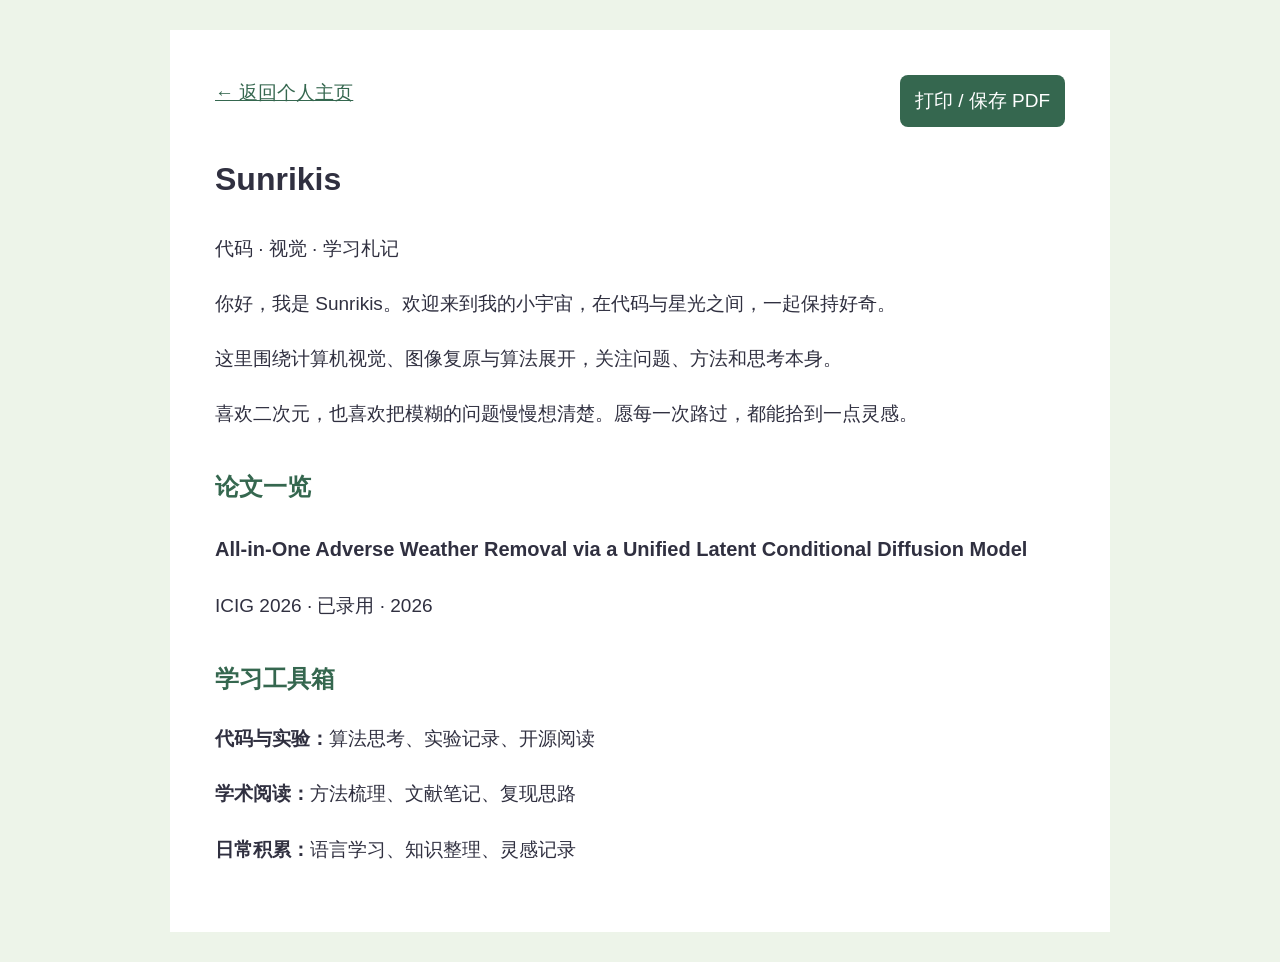
==== cv.html @ c8ffd922 "Sunrikis personal homepage" ====
<!doctype html><html lang="zh-CN"><head><meta charset="utf-8"><meta name="viewport" content="width=device-width,initial-scale=1"><title>Sunrikis · 主题概览</title><link rel="icon" href="assets/favicon.svg"><style>body{font:19px/1.9 'Segoe UI','Microsoft YaHei',sans-serif;color:#303040;background:#edf4e9;margin:0}main{max-width:850px;margin:30px auto;padding:45px;background:white}h1{font-size:32px}h2{font-size:24px;color:#35674f;margin-top:32px}h3{font-size:20px}a{color:#35674f}.bar{display:flex;justify-content:space-between;gap:16px;flex-wrap:wrap}.bar button{font:inherit;background:#35674f;border:0;border-radius:8px;color:white;padding:8px 15px;cursor:pointer}article{break-inside:avoid}.note{font-size:16px;color:#6e6378}@media(max-width:650px){main{margin:0;padding:24px}}@media print{body{background:white}main{margin:0;padding:0}.bar{display:none}@page{margin:18mm}}</style></head><body><main><div class="bar"><a href="index.html">← 返回个人主页</a><button type="button" onclick="window.print()">打印 / 保存 PDF</button></div><h1>Sunrikis</h1><p>代码 · 视觉 · 学习札记</p><p>你好，我是 Sunrikis。欢迎来到我的小宇宙，在代码与星光之间，一起保持好奇。</p><p>这里围绕计算机视觉、图像复原与算法展开，关注问题、方法和思考本身。</p><p>喜欢二次元，也喜欢把模糊的问题慢慢想清楚。愿每一次路过，都能拾到一点灵感。</p><h2>论文一览</h2><article><h3>All-in-One Adverse Weather Removal via a Unified Latent Conditional Diffusion Model</h3><p>ICIG 2026 · 已录用 · 2026</p></article><h2>学习工具箱</h2><p><strong>代码与实验：</strong>算法思考、实验记录、开源阅读</p><p><strong>学术阅读：</strong>方法梳理、文献笔记、复现思路</p><p><strong>日常积累：</strong>语言学习、知识整理、灵感记录</p></main></body></html>
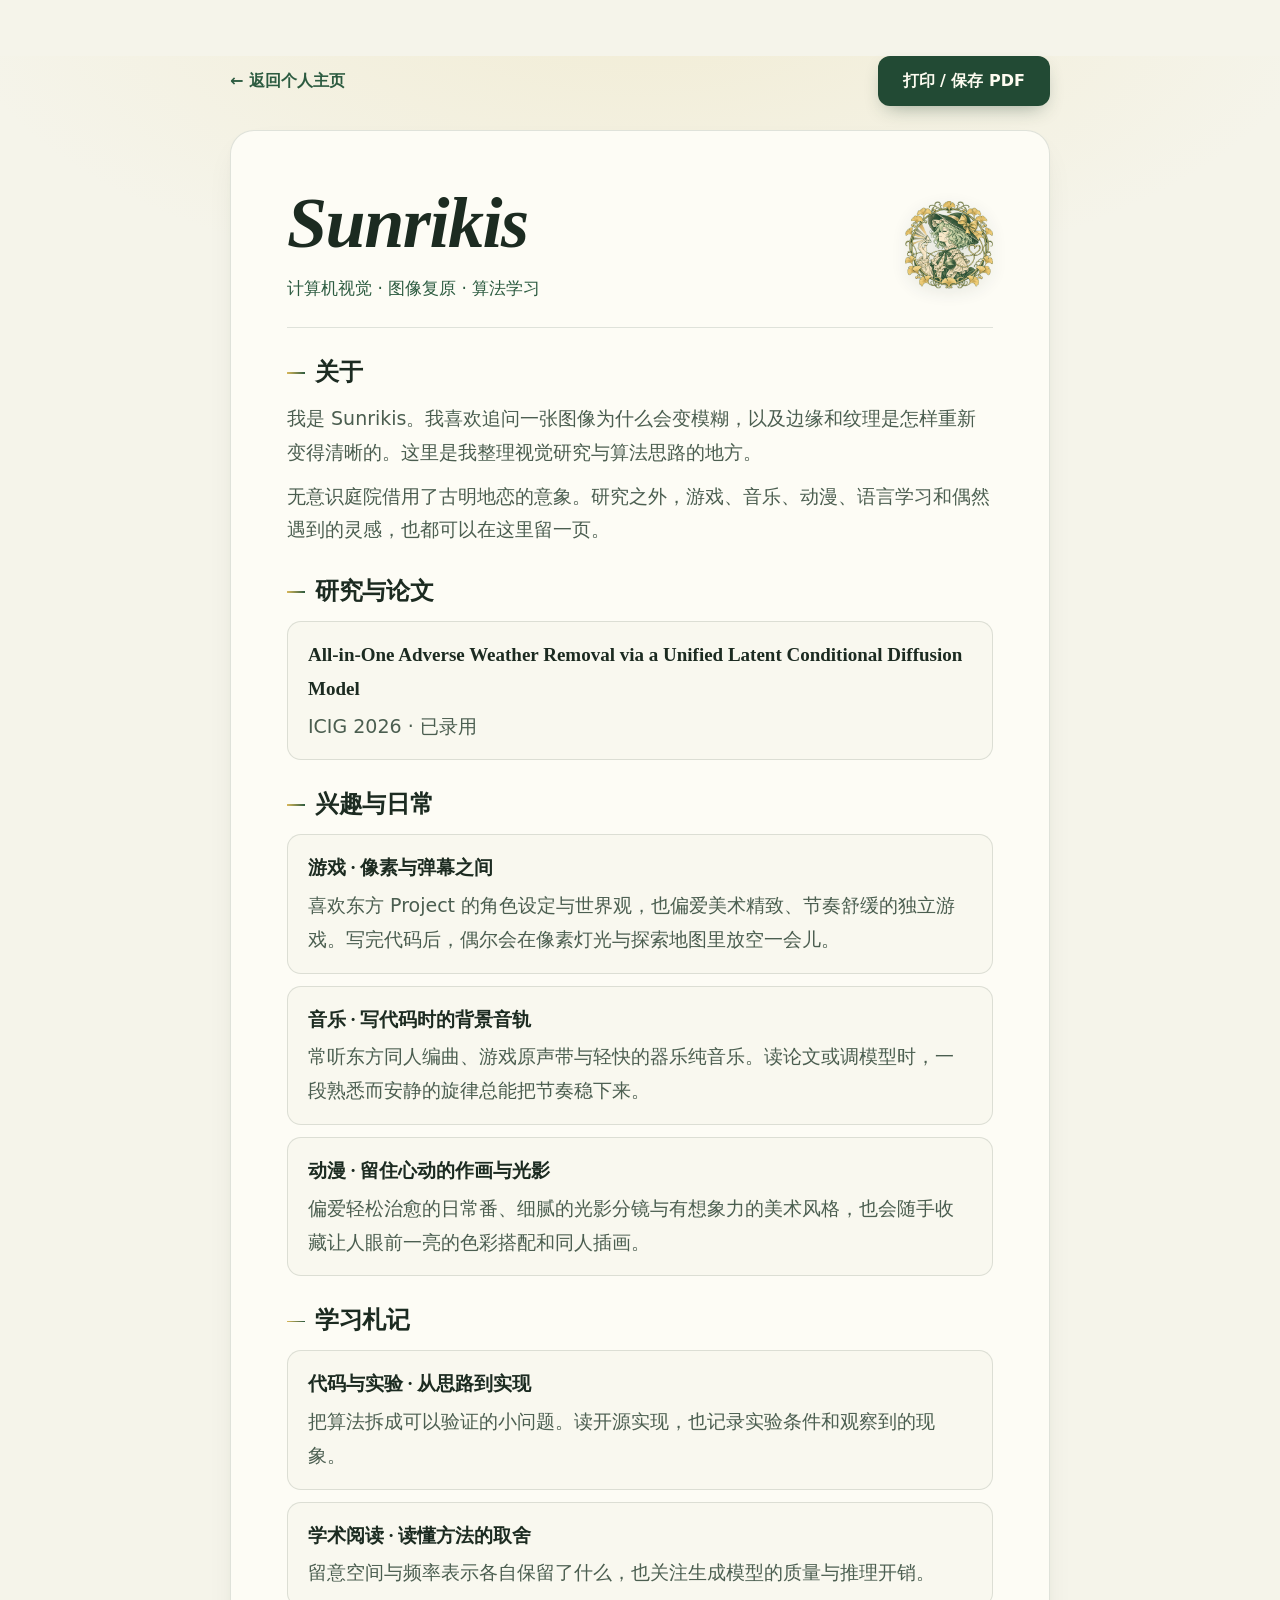
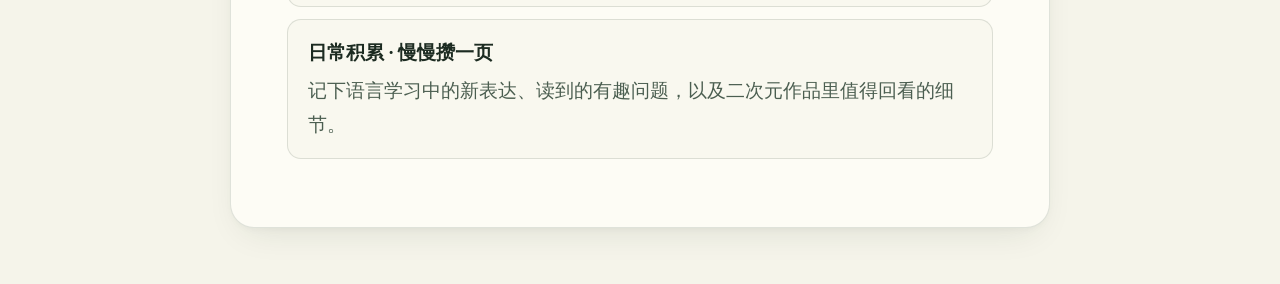
==== commit 43364803: "Refresh the Sunrikis personal homepage with Koishi artwork and interests" ====
--- a/cv.html
+++ b/cv.html
@@ -1 +1,154 @@
-<!doctype html><html lang="zh-CN"><head><meta charset="utf-8"><meta name="viewport" content="width=device-width,initial-scale=1"><title>Sunrikis · 主题概览</title><link rel="icon" href="assets/favicon.svg"><style>body{font:19px/1.9 'Segoe UI','Microsoft YaHei',sans-serif;color:#303040;background:#edf4e9;margin:0}main{max-width:850px;margin:30px auto;padding:45px;background:white}h1{font-size:32px}h2{font-size:24px;color:#35674f;margin-top:32px}h3{font-size:20px}a{color:#35674f}.bar{display:flex;justify-content:space-between;gap:16px;flex-wrap:wrap}.bar button{font:inherit;background:#35674f;border:0;border-radius:8px;color:white;padding:8px 15px;cursor:pointer}article{break-inside:avoid}.note{font-size:16px;color:#6e6378}@media(max-width:650px){main{margin:0;padding:24px}}@media print{body{background:white}main{margin:0;padding:0}.bar{display:none}@page{margin:18mm}}</style></head><body><main><div class="bar"><a href="index.html">← 返回个人主页</a><button type="button" onclick="window.print()">打印 / 保存 PDF</button></div><h1>Sunrikis</h1><p>代码 · 视觉 · 学习札记</p><p>你好，我是 Sunrikis。欢迎来到我的小宇宙，在代码与星光之间，一起保持好奇。</p><p>这里围绕计算机视觉、图像复原与算法展开，关注问题、方法和思考本身。</p><p>喜欢二次元，也喜欢把模糊的问题慢慢想清楚。愿每一次路过，都能拾到一点灵感。</p><h2>论文一览</h2><article><h3>All-in-One Adverse Weather Removal via a Unified Latent Conditional Diffusion Model</h3><p>ICIG 2026 · 已录用 · 2026</p></article><h2>学习工具箱</h2><p><strong>代码与实验：</strong>算法思考、实验记录、开源阅读</p><p><strong>学术阅读：</strong>方法梳理、文献笔记、复现思路</p><p><strong>日常积累：</strong>语言学习、知识整理、灵感记录</p></main></body></html>+<!doctype html>
+<html lang="zh-CN">
+<head>
+  <meta charset="utf-8">
+  <meta name="viewport" content="width=device-width, initial-scale=1">
+  <title>Sunrikis · 主题概览</title>
+  <link rel="icon" href="assets/favicon.svg" type="image/svg+xml">
+  <link rel="stylesheet" href="css/styles.css?v=garden-20261124-v2">
+  <script>
+    try {
+      const theme = localStorage.getItem("theme");
+      if (theme === "dark" || (!theme && matchMedia("(prefers-color-scheme: dark)").matches)) {
+        document.documentElement.dataset.theme = "dark";
+      }
+    } catch {}
+  </script>
+  <style>
+    .overview-wrap { width: min(92%, 820px); margin: clamp(28px, 5vw, 56px) auto; }
+    .overview-actions { display: flex; flex-wrap: wrap; align-items: center; justify-content: space-between; gap: 12px; margin-bottom: 24px; }
+    .overview-sheet {
+      padding: clamp(28px, 5vw, 56px);
+      border: 1px solid var(--line);
+      border-radius: 24px;
+      background: var(--surface);
+      box-shadow: var(--shadow-md);
+    }
+    .overview-sheet header {
+      display: flex;
+      align-items: center;
+      justify-content: space-between;
+      gap: 20px;
+      padding-bottom: 24px;
+      border-bottom: 1px solid var(--line);
+    }
+    .overview-seal {
+      width: 88px;
+      height: auto;
+      flex: none;
+      opacity: .92;
+      filter: drop-shadow(0 4px 10px rgba(24, 46, 32, .12));
+    }
+    .overview-sheet h1 {
+      font: italic 700 clamp(40px, 6.5vw, 72px)/1.02 var(--serif-latin);
+      margin-bottom: 12px;
+      letter-spacing: -.02em;
+    }
+    .overview-sheet header p { color: var(--accent); font-size: 17px; font-weight: 500; }
+    .overview-sheet section { margin-top: 30px; }
+    .overview-sheet h2 {
+      display: flex;
+      align-items: center;
+      gap: 10px;
+      font-size: 24px;
+      margin: 0 0 14px;
+    }
+    .overview-sheet h2::before {
+      width: 18px;
+      height: 1.5px;
+      background: linear-gradient(90deg, var(--gold-bright), var(--accent));
+      content: "";
+    }
+    .overview-sheet article {
+      break-inside: avoid;
+      padding: 16px 20px;
+      border: 1px solid var(--line);
+      border-radius: 14px;
+      background: color-mix(in srgb, var(--page) 55%, var(--surface));
+      margin-bottom: 12px;
+    }
+    .overview-sheet h3 { font-size: 19px; font-family: var(--serif); margin-bottom: 4px; }
+    .overview-sheet article h3[lang="en"] { font-family: var(--serif-latin); }
+    .overview-sheet article p, .overview-sheet > section > p { color: var(--muted); }
+    .overview-sheet p + p { margin-top: 10px; }
+    @media (max-width: 520px) {
+      .overview-seal { width: 68px; }
+    }
+    @media print {
+      @page { margin: 16mm; }
+      body { background: white; color: black; font-size: 11pt; line-height: 1.55; }
+      .overview-wrap { width: 100%; margin: 0; }
+      .overview-actions { display: none; }
+      .overview-sheet { padding: 0; border: 0; border-radius: 0; background: transparent; box-shadow: none; }
+      .overview-sheet header { border-bottom: 1px solid #bbb; padding-bottom: 12pt; }
+      .overview-seal { width: 58pt; filter: none; }
+      .overview-sheet h1 { font-size: 28pt; color: black; }
+      .overview-sheet header p { color: #333; font-size: 11pt; }
+      .overview-sheet h2 { font-size: 14pt; color: black; break-after: avoid; margin-top: 16pt; }
+      .overview-sheet h2::before { display: none; }
+      .overview-sheet article { padding: 0; border: 0; background: transparent; margin-bottom: 10pt; }
+      .overview-sheet h3 { font-size: 11.5pt; color: black; }
+      .overview-sheet article p, .overview-sheet > section > p { color: #333; }
+    }
+  </style>
+</head>
+<body>
+  <main class="overview-wrap">
+    <div class="overview-actions">
+      <a class="text-link" href="index.html">← 返回个人主页</a>
+      <button class="button primary" type="button" onclick="window.print()">打印 / 保存 PDF</button>
+    </div>
+    <div class="overview-sheet">
+      <header>
+        <div>
+          <h1>Sunrikis</h1>
+          <p>计算机视觉 · 图像复原 · 算法学习</p>
+        </div>
+        <img class="overview-seal" src="assets/koishi-exlibris-stamp.webp" alt="无意识庭院藏书票印章" width="560" height="559">
+      </header>
+      <section>
+        <h2>关于</h2>
+        <p>我是 Sunrikis。我喜欢追问一张图像为什么会变模糊，以及边缘和纹理是怎样重新变得清晰的。这里是我整理视觉研究与算法思路的地方。</p>
+        <p>无意识庭院借用了古明地恋的意象。研究之外，游戏、音乐、动漫、语言学习和偶然遇到的灵感，也都可以在这里留一页。</p>
+      </section>
+      <section>
+        <h2>研究与论文</h2>
+        <article>
+          <h3 lang="en">All-in-One Adverse Weather Removal via a Unified Latent Conditional Diffusion Model</h3>
+          <p>ICIG 2026 · 已录用</p>
+        </article>
+      </section>
+      <section>
+        <h2>兴趣与日常</h2>
+        <article>
+          <h3>游戏 · 像素与弹幕之间</h3>
+          <p>喜欢东方 Project 的角色设定与世界观，也偏爱美术精致、节奏舒缓的独立游戏。写完代码后，偶尔会在像素灯光与探索地图里放空一会儿。</p>
+        </article>
+        <article>
+          <h3>音乐 · 写代码时的背景音轨</h3>
+          <p>常听东方同人编曲、游戏原声带与轻快的器乐纯音乐。读论文或调模型时，一段熟悉而安静的旋律总能把节奏稳下来。</p>
+        </article>
+        <article>
+          <h3>动漫 · 留住心动的作画与光影</h3>
+          <p>偏爱轻松治愈的日常番、细腻的光影分镜与有想象力的美术风格，也会随手收藏让人眼前一亮的色彩搭配和同人插画。</p>
+        </article>
+      </section>
+      <section>
+        <h2>学习札记</h2>
+        <article>
+          <h3>代码与实验 · 从思路到实现</h3>
+          <p>把算法拆成可以验证的小问题。读开源实现，也记录实验条件和观察到的现象。</p>
+        </article>
+        <article>
+          <h3>学术阅读 · 读懂方法的取舍</h3>
+          <p>留意空间与频率表示各自保留了什么，也关注生成模型的质量与推理开销。</p>
+        </article>
+        <article>
+          <h3>日常积累 · 慢慢攒一页</h3>
+          <p>记下语言学习中的新表达、读到的有趣问题，以及二次元作品里值得回看的细节。</p>
+        </article>
+      </section>
+    </div>
+  </main>
+</body>
+</html>
--- a/css/styles.css
+++ b/css/styles.css
@@ -0,0 +1,1285 @@
+:root {
+  color-scheme: light;
+  --page: #f5f4ea;
+  --page-glow: rgba(230, 212, 146, .24);
+  --surface: #fdfcf5;
+  --surface-soft: #eef1e3;
+  --surface-glass: rgba(245, 244, 234, .82);
+  --ink: #1c2b21;
+  --muted: #4b5e50;
+  --accent: #2c5b40;
+  --accent-soft: rgba(44, 91, 64, .1);
+  --gold: #8c6a1f;
+  --gold-bright: #d9b85b;
+  --gold-soft: rgba(186, 147, 56, .16);
+  --line: rgba(42, 68, 50, .14);
+  --line-strong: rgba(42, 68, 50, .25);
+  --hero: #e5ead8;
+  --hero-light: #f3f4e3;
+  --hero-deep: #dae2cd;
+  --paper-year: #e7edd9;
+  --paper-year-deep: #dde6cc;
+  --button: #224a34;
+  --button-text: #fdfbf0;
+  --button-hover: #173726;
+  --marker: rgba(139, 165, 114, .46);
+  --shadow-sm: 0 2px 10px rgba(26, 46, 33, .04), 0 1px 2px rgba(26, 46, 33, .05);
+  --shadow-md: 0 14px 36px -14px rgba(24, 46, 32, .12), 0 3px 10px -4px rgba(24, 46, 32, .06);
+  --shadow-hero: 0 24px 60px -24px rgba(24, 46, 32, .16), 0 6px 18px -8px rgba(24, 46, 32, .07);
+  --art-shadow: drop-shadow(0 10px 18px rgba(24, 46, 32, .16));
+  --serif: "Noto Serif SC", "Source Han Serif SC", "Songti SC", "STSong", "SimSun", serif;
+  --serif-latin: Georgia, "Times New Roman", "Noto Serif SC", serif;
+  --sans: "Noto Sans SC", "Source Han Sans SC", "PingFang SC", "Hiragino Sans GB", "Microsoft YaHei", system-ui, sans-serif;
+  --header-height: 78px;
+  --ease-out: cubic-bezier(.22, 1, .36, 1);
+}
+
+:root[data-theme="dark"] {
+  color-scheme: dark;
+  --page: #111a14;
+  --page-glow: rgba(168, 198, 134, .08);
+  --surface: #18241c;
+  --surface-soft: #1f2e24;
+  --surface-glass: rgba(17, 26, 20, .82);
+  --ink: #eef1e2;
+  --muted: #b1c2b1;
+  --accent: #a6d4a8;
+  --accent-soft: rgba(166, 212, 168, .13);
+  --gold: #dfc06a;
+  --gold-bright: #e4c772;
+  --gold-soft: rgba(223, 192, 106, .16);
+  --line: rgba(182, 212, 184, .14);
+  --line-strong: rgba(182, 212, 184, .26);
+  --hero: #1a2a20;
+  --hero-light: #24392b;
+  --hero-deep: #142119;
+  --paper-year: #203125;
+  --paper-year-deep: #1a281e;
+  --button: #c6dcb5;
+  --button-text: #14271c;
+  --button-hover: #dbeacc;
+  --marker: rgba(145, 175, 126, .34);
+  --shadow-sm: 0 2px 12px rgba(0, 0, 0, .24);
+  --shadow-md: 0 18px 42px -14px rgba(0, 0, 0, .44);
+  --shadow-hero: 0 28px 68px -20px rgba(0, 0, 0, .55);
+  --art-shadow: drop-shadow(0 12px 22px rgba(0, 0, 0, .42));
+}
+
+* { box-sizing: border-box; }
+[hidden] { display: none !important; }
+html {
+  scroll-padding-top: calc(var(--header-height) + 26px);
+  background: var(--page);
+}
+body {
+  margin: 0;
+  background:
+    radial-gradient(ellipse 75% 420px at 50% -60px, var(--page-glow), transparent 72%),
+    var(--page);
+  color: var(--ink);
+  font: 19px/1.78 var(--sans);
+  -webkit-font-smoothing: antialiased;
+  text-rendering: optimizeLegibility;
+  transition: background-color .3s ease, color .3s ease;
+}
+
+h1, h2, h3, p, figure { margin: 0; }
+h1, h2 { text-wrap: balance; }
+h1, h2, .vision h3, .note h3, .interest-card h3 { font-family: var(--serif); font-weight: 600; }
+a { color: inherit; }
+button, input { font: inherit; }
+button { color: inherit; cursor: pointer; }
+img { display: block; max-width: 100%; }
+:focus-visible { outline: 2px solid var(--accent); outline-offset: 4px; border-radius: 6px; }
+::selection { background: #d6e2ae; color: #162a1d; }
+:root[data-theme="dark"] ::selection { background: #3b5c43; color: #f4f6e8; }
+
+.shell { width: 94%; max-width: 1800px; margin-inline: auto; }
+
+.skip-link {
+  position: fixed;
+  z-index: 20;
+  top: 12px;
+  left: 12px;
+  transform: translateY(-180%);
+  padding: 10px 18px;
+  border: 1px solid var(--line-strong);
+  border-radius: 10px;
+  background: var(--surface);
+  box-shadow: var(--shadow-md);
+  font-size: 16px;
+  text-decoration: none;
+}
+.skip-link:focus { transform: none; }
+
+/* ── Sticky Frosted Header ───────────────────────────── */
+.site-header {
+  position: sticky;
+  z-index: 10;
+  top: 0;
+  background: var(--surface-glass);
+  backdrop-filter: blur(16px) saturate(1.2);
+  -webkit-backdrop-filter: blur(16px) saturate(1.2);
+  border-bottom: 1px solid var(--line);
+  transition: box-shadow .28s ease, background-color .28s ease, border-color .28s ease;
+}
+.site-header.is-scrolled {
+  box-shadow: 0 8px 28px -16px rgba(20, 38, 26, .22);
+}
+.scroll-progress {
+  position: absolute;
+  left: 0;
+  right: 0;
+  bottom: -1px;
+  height: 2px;
+  background: linear-gradient(90deg, var(--accent) 0%, var(--gold-bright) 100%);
+  transform-origin: left center;
+  transform: scaleX(0);
+  opacity: .85;
+  pointer-events: none;
+}
+
+.header-inner {
+  display: grid;
+  grid-template-columns: 1fr auto 1fr;
+  align-items: center;
+  gap: 20px;
+  min-height: var(--header-height);
+}
+.wordmark {
+  display: inline-flex;
+  width: fit-content;
+  align-items: center;
+  gap: 12px;
+  font: 700 23px/1 var(--serif-latin);
+  letter-spacing: -.01em;
+  text-decoration: none;
+  transition: opacity .2s ease;
+}
+.wordmark img {
+  border-radius: 11px;
+  box-shadow: 0 3px 10px -2px rgba(26, 56, 38, .25);
+  transition: transform .3s var(--ease-out);
+}
+.wordmark:hover img { transform: rotate(-4deg) scale(1.04); }
+.wordmark small {
+  display: block;
+  margin-top: 4px;
+  color: var(--muted);
+  font: 500 16px/1.15 var(--sans);
+  letter-spacing: .04em;
+}
+
+nav {
+  display: flex;
+  align-items: center;
+  gap: 4px;
+  padding: 4px;
+  border: 1px solid var(--line);
+  border-radius: 100px;
+  background: color-mix(in srgb, var(--surface) 78%, transparent);
+}
+nav a, .text-link {
+  display: inline-flex;
+  align-items: center;
+  gap: 7px;
+  width: fit-content;
+  min-height: 44px;
+  color: var(--accent);
+  font-size: 16px;
+  font-weight: 600;
+  text-decoration: none;
+  text-underline-offset: 5px;
+  transition: color .2s ease, background-color .22s ease, transform .22s var(--ease-out);
+}
+nav a {
+  min-height: 44px;
+  padding-inline: 16px;
+  border-radius: 100px;
+  color: var(--muted);
+  white-space: nowrap;
+}
+nav a:hover {
+  color: var(--ink);
+  background: var(--accent-soft);
+}
+nav a.is-active {
+  color: var(--accent);
+  background: var(--hero);
+  box-shadow: inset 0 0 0 1px var(--line);
+}
+
+.header-tools {
+  display: flex;
+  align-items: center;
+  justify-content: flex-end;
+  gap: 10px;
+}
+.header-tools button {
+  display: inline-grid;
+  min-width: 44px;
+  min-height: 44px;
+  place-items: center;
+  padding: 0 16px;
+  border: 1px solid var(--line);
+  border-radius: 100px;
+  background: var(--surface);
+  color: var(--ink);
+  font-size: 16px;
+  font-weight: 500;
+  white-space: nowrap;
+  box-shadow: var(--shadow-sm);
+  transition: background-color .22s ease, border-color .22s ease, transform .22s var(--ease-out), box-shadow .22s ease;
+}
+.header-tools button:hover {
+  background: var(--hero);
+  border-color: var(--line-strong);
+  transform: translateY(-1px);
+}
+.header-tools button[aria-pressed="true"] {
+  background: var(--hero);
+  border-color: var(--accent);
+  color: var(--accent);
+}
+#theme-toggle { padding: 0; }
+.theme-symbol {
+  width: 18px;
+  height: 18px;
+  border: 1.5px solid currentColor;
+  border-radius: 50%;
+  background: linear-gradient(90deg, currentColor 50%, transparent 50%);
+  transition: transform .42s var(--ease-out);
+}
+[data-theme="dark"] .theme-symbol { transform: rotate(180deg); }
+
+/* ── Hero Panorama Canvas ────────────────────────────── */
+.hero {
+  position: relative;
+  display: grid;
+  grid-template-columns: minmax(360px, 47%) 1fr;
+  align-items: center;
+  min-height: clamp(520px, 40vw, 680px);
+  margin-top: clamp(18px, 2.2vw, 34px);
+  overflow: hidden;
+  border: 1px solid var(--line);
+  border-radius: 30px;
+  background:
+    radial-gradient(ellipse 68% 92% at 10% 10%, var(--hero-light) 0%, var(--hero) 56%, var(--hero-deep) 100%);
+  box-shadow: var(--shadow-hero);
+}
+.hero::after {
+  position: absolute;
+  inset: 0;
+  border-radius: inherit;
+  box-shadow: inset 0 1px 0 rgba(255, 255, 255, .48);
+  pointer-events: none;
+  z-index: 3;
+  content: "";
+}
+:root[data-theme="dark"] .hero::after {
+  box-shadow: inset 0 1px 0 rgba(255, 255, 255, .08);
+}
+
+.hero-copy {
+  position: relative;
+  z-index: 2;
+  padding: clamp(44px, 4.6vw, 76px) clamp(28px, 4.4vw, 80px);
+  max-width: 680px;
+}
+.hero-intro {
+  display: inline-flex;
+  align-items: center;
+  gap: 8px;
+  padding: 6px 16px 6px 13px;
+  border: 1px solid var(--line);
+  border-radius: 100px;
+  background: color-mix(in srgb, var(--surface) 74%, transparent);
+  backdrop-filter: blur(8px);
+  color: var(--accent);
+  font-size: 16px;
+  font-weight: 600;
+  letter-spacing: .01em;
+}
+.intro-spark {
+  color: var(--gold);
+  font-size: 17px;
+  line-height: 1;
+}
+
+.hero h1 {
+  margin-block: 24px 20px;
+  font-size: clamp(42px, 4.4vw, 78px);
+  font-weight: 600;
+  line-height: 1.2;
+  letter-spacing: -.018em;
+  text-wrap: initial;
+  color: var(--ink);
+}
+.hero h1 span { color: var(--gold); }
+.hero-description {
+  max-width: 30em;
+  color: var(--muted);
+  font-size: 19px;
+  line-height: 1.82;
+}
+
+.hero-actions {
+  display: flex;
+  flex-wrap: wrap;
+  align-items: center;
+  gap: 12px 24px;
+  margin-top: 32px;
+}
+.button {
+  display: inline-flex;
+  min-height: 50px;
+  align-items: center;
+  justify-content: center;
+  gap: 10px;
+  padding: 10px 24px;
+  border: 1px solid transparent;
+  border-radius: 12px;
+  font-size: 16px;
+  font-weight: 600;
+  text-decoration: none;
+  transition: background-color .22s ease, transform .25s var(--ease-out), box-shadow .25s ease;
+}
+.primary {
+  background: var(--button);
+  color: var(--button-text);
+  box-shadow: 0 8px 20px -8px rgba(24, 58, 39, .45);
+}
+.primary:hover {
+  background: var(--button-hover);
+  transform: translateY(-2px);
+  box-shadow: 0 12px 26px -8px rgba(24, 58, 39, .55);
+}
+.primary:active { transform: translateY(0); }
+.button .btn-arrow, .text-link .btn-arrow {
+  transition: transform .25s var(--ease-out);
+}
+.primary:hover .btn-arrow { transform: translate(2px, 2px); }
+.hero-secondary {
+  padding-inline: 8px;
+  color: var(--accent);
+}
+.hero-secondary:hover { text-decoration: underline; }
+.hero-secondary:hover .btn-arrow { transform: translateY(2px); }
+
+.hero-art {
+  position: absolute;
+  inset: 0 0 0 auto;
+  width: 67%;
+  height: 100%;
+  margin: 0;
+  overflow: hidden;
+  z-index: 1;
+}
+.hero-art img {
+  position: absolute;
+  inset: 0;
+  width: 100%;
+  height: 100%;
+  object-fit: cover;
+  object-position: 75% 34%;
+  -webkit-mask-image: linear-gradient(to right, transparent 0%, rgba(0, 0, 0, .12) 11%, rgba(0, 0, 0, .74) 26%, #000 42%);
+  mask-image: linear-gradient(to right, transparent 0%, rgba(0, 0, 0, .12) 11%, rgba(0, 0, 0, .74) 26%, #000 42%);
+  transition: filter .35s ease;
+}
+:root[data-theme="dark"] .hero-art img {
+  filter: brightness(.82) contrast(1.06) saturate(.92);
+}
+:root[data-theme="dark"] .hero-art::before {
+  position: absolute;
+  inset: 0;
+  z-index: 1;
+  background: radial-gradient(ellipse 80% 88% at 74% 48%, transparent 50%, rgba(14, 24, 18, .42) 100%);
+  -webkit-mask-image: linear-gradient(to right, transparent 0%, rgba(0, 0, 0, .15) 14%, #000 38%);
+  mask-image: linear-gradient(to right, transparent 0%, rgba(0, 0, 0, .15) 14%, #000 38%);
+  pointer-events: none;
+  content: "";
+}
+
+/* Subtle drifting ginkgo leaves inside hero canopy */
+.hero-petals {
+  position: absolute;
+  inset: 0;
+  z-index: 2;
+  overflow: hidden;
+  pointer-events: none;
+}
+.petal {
+  position: absolute;
+  color: rgba(235, 200, 96, .72);
+  filter: drop-shadow(0 2px 6px rgba(34, 62, 42, .16));
+  opacity: 0;
+  animation: petal-drift 15s linear infinite;
+}
+:root[data-theme="dark"] .petal { color: rgba(232, 206, 118, .45); }
+.petal-1 { width: 22px; left: 26%; top: -10%; animation-duration: 16s; animation-delay: 0s; }
+.petal-2 { width: 18px; left: 48%; top: -12%; animation-duration: 19s; animation-delay: -5s; }
+.petal-3 { width: 24px; left: 68%; top: -10%; animation-duration: 14s; animation-delay: -9s; }
+.petal-4 { width: 16px; left: 82%; top: -8%; animation-duration: 17s; animation-delay: -3s; }
+.petal-5 { width: 20px; left: 37%; top: -12%; animation-duration: 21s; animation-delay: -12s; }
+
+@keyframes petal-drift {
+  0% { transform: translate3d(0, 0, 0) rotate(0deg); opacity: 0; }
+  12% { opacity: .68; }
+  50% { transform: translate3d(-44px, 270px, 0) rotate(135deg); opacity: .55; }
+  85% { opacity: .45; }
+  100% { transform: translate3d(-92px, 560px, 0) rotate(265deg); opacity: 0; }
+}
+
+.hero-art figcaption {
+  position: absolute;
+  right: 22px;
+  bottom: 20px;
+  z-index: 3;
+  display: inline-flex;
+  gap: 7px;
+  align-items: center;
+  padding: 6px 15px;
+  border: 1px solid rgba(255, 250, 232, .26);
+  border-radius: 100px;
+  background: rgba(20, 34, 26, .74);
+  backdrop-filter: blur(12px);
+  -webkit-backdrop-filter: blur(12px);
+  color: #fcf9eb;
+  font-size: 16px;
+  letter-spacing: .01em;
+}
+.caption-spark { color: #f1d47a; }
+
+/* ── Sections & Editorial Headings ───────────────────── */
+.page-section { margin-block: clamp(64px, 6.5vw, 114px); }
+.section-heading {
+  display: flex;
+  align-items: flex-end;
+  justify-content: space-between;
+  flex-wrap: wrap;
+  gap: 16px;
+  margin-bottom: 28px;
+}
+.section-label {
+  display: inline-flex;
+  align-items: center;
+  gap: 10px;
+  color: var(--accent);
+  font: italic 18px/1.2 var(--serif-latin);
+  letter-spacing: .02em;
+}
+.section-label::before {
+  width: 24px;
+  height: 1.5px;
+  background: linear-gradient(90deg, var(--gold-bright), var(--accent));
+  content: "";
+}
+h2 {
+  margin-top: 8px;
+  font-size: clamp(32px, 3vw, 48px);
+  line-height: 1.24;
+  letter-spacing: -.015em;
+}
+.section-note {
+  color: var(--muted);
+  font-size: 16px;
+  margin-bottom: 4px;
+}
+.heading-with-prop {
+  display: flex;
+  align-items: center;
+  gap: 18px;
+}
+.heading-prop {
+  width: clamp(72px, 6.4vw, 96px);
+  height: auto;
+  flex: none;
+  filter: var(--art-shadow);
+  transition: transform .38s var(--ease-out);
+}
+.heading-with-prop:hover .heading-prop { transform: translateY(-3px) rotate(-3deg); }
+
+.overview-link {
+  padding: 6px 16px;
+  border: 1px solid var(--line);
+  border-radius: 100px;
+  background: var(--surface);
+  box-shadow: var(--shadow-sm);
+}
+.overview-link:hover {
+  border-color: var(--accent);
+  background: var(--hero);
+  text-decoration: none;
+  transform: translateY(-1px);
+}
+
+/* ── Publication Card + Perched Chibi Koishi ─────────── */
+.publication-stage {
+  position: relative;
+  margin-top: clamp(78px, 7vw, 104px);
+}
+.chibi-peeker {
+  position: absolute;
+  right: clamp(190px, 20vw, 300px);
+  bottom: calc(100% - 7px);
+  z-index: 3;
+  width: clamp(112px, 10vw, 140px);
+  height: auto;
+  pointer-events: none;
+  transform-origin: bottom center;
+  filter: var(--art-shadow);
+  transition: transform .38s var(--ease-out);
+}
+:root[data-theme="dark"] .chibi-peeker {
+  filter: brightness(.92) drop-shadow(0 10px 18px rgba(0, 0, 0, .44));
+}
+.publication-stage:hover .chibi-peeker {
+  transform: translateY(-4px) rotate(-1.8deg);
+}
+
+.publication {
+  position: relative;
+  z-index: 2;
+  display: grid;
+  grid-template-columns: clamp(190px, 22%, 310px) minmax(0, 1fr);
+  overflow: hidden;
+  border: 1px solid var(--line);
+  border-radius: 22px;
+  background: var(--surface);
+  box-shadow: var(--shadow-sm);
+  transition: transform .3s var(--ease-out), box-shadow .3s ease, border-color .3s ease;
+}
+.publication:hover {
+  transform: translateY(-2px);
+  border-color: var(--line-strong);
+  box-shadow: var(--shadow-md);
+}
+.paper-date {
+  position: relative;
+  isolation: isolate;
+  display: grid;
+  align-content: center;
+  justify-items: center;
+  min-height: 204px;
+  padding: 26px;
+  overflow: hidden;
+  border-right: 1px solid var(--line);
+  background: linear-gradient(155deg, var(--paper-year) 0%, var(--paper-year-deep) 100%);
+  color: var(--accent);
+  line-height: 1;
+}
+.paper-date::before {
+  position: absolute;
+  z-index: -1;
+  inset: -85px -110px;
+  background: repeating-radial-gradient(ellipse at 36% 96%, transparent 0 18px, var(--marker) 19px 20px, transparent 21px 38px);
+  opacity: .52;
+  content: "";
+}
+.paper-date::after {
+  position: absolute;
+  top: 14px;
+  left: 14px;
+  width: 24px;
+  height: 24px;
+  border-top: 1.5px solid var(--gold-bright);
+  border-left: 1.5px solid var(--gold-bright);
+  border-radius: 6px 0 0 0;
+  opacity: .75;
+  content: "";
+}
+.paper-year {
+  font: italic clamp(52px, 5.4vw, 86px)/.95 var(--serif-latin);
+  letter-spacing: -.05em;
+}
+.paper-venue {
+  margin-top: 14px;
+  padding: 4px 14px;
+  border: 1px solid var(--line-strong);
+  border-radius: 100px;
+  background: color-mix(in srgb, var(--surface) 70%, transparent);
+  font: 600 16px/1.25 var(--sans);
+  letter-spacing: .12em;
+}
+.paper-copy {
+  position: relative;
+  align-self: center;
+  padding: clamp(28px, 3.6vw, 56px) clamp(26px, 4vw, 64px);
+  min-width: 0;
+}
+.paper-status {
+  display: inline-flex;
+  align-items: center;
+  gap: 8px;
+  padding: 4px 14px 4px 11px;
+  border-radius: 100px;
+  background: var(--accent-soft);
+  color: var(--accent);
+  font-size: 16px;
+  font-weight: 600;
+}
+.paper-status::before {
+  width: 8px;
+  height: 8px;
+  border-radius: 50%;
+  background: currentColor;
+  box-shadow: 0 0 0 3px var(--accent-soft);
+  content: "";
+}
+.paper-copy h3 {
+  max-width: 39ch;
+  margin-top: 16px;
+  font: 500 clamp(24px, 2.5vw, 40px)/1.25 var(--serif-latin);
+  letter-spacing: -.012em;
+  overflow-wrap: anywhere;
+}
+
+/* ── Optical Degradation Comparison Lab ──────────────── */
+.vision {
+  display: grid;
+  grid-template-columns: 42fr 58fr;
+  align-items: center;
+  gap: clamp(28px, 5vw, 88px);
+  margin-top: clamp(32px, 4.2vw, 56px);
+  padding: clamp(24px, 3.4vw, 58px);
+  border: 1px solid var(--line);
+  border-radius: 24px;
+  background:
+    radial-gradient(ellipse 60% 80% at 100% 0%, var(--gold-soft), transparent 55%),
+    var(--surface);
+  box-shadow: var(--shadow-sm);
+}
+.vision-eyebrow-row {
+  display: flex;
+  align-items: flex-end;
+  justify-content: space-between;
+  gap: 16px;
+  margin-bottom: 10px;
+}
+.vision-prop {
+  width: clamp(68px, 5.8vw, 88px);
+  height: auto;
+  flex: none;
+  margin-top: -10px;
+  filter: var(--art-shadow);
+  transition: transform .4s var(--ease-out);
+}
+.vision:hover .vision-prop { transform: translateY(-3px) rotate(4deg); }
+.vision-kicker {
+  color: var(--gold);
+  font: italic 17px/1.2 var(--serif-latin);
+}
+.vision h3 {
+  margin-bottom: 14px;
+  font-size: clamp(25px, 2.4vw, 36px);
+  line-height: 1.3;
+  letter-spacing: -.01em;
+}
+.vision p, .note p, .about-copy, .interest-card > p { color: var(--muted); }
+
+.vision-controls {
+  display: flex;
+  flex-direction: column;
+  gap: 10px;
+  margin-top: 22px;
+}
+.degrade-modes, .scene-modes {
+  display: flex;
+  flex-wrap: wrap;
+  gap: 8px;
+}
+.degrade-modes button, .scene-modes button {
+  min-height: 44px;
+  padding: 6px 15px;
+  border: 1px solid var(--line);
+  border-radius: 100px;
+  background: var(--page);
+  color: var(--muted);
+  font-size: 16px;
+  font-weight: 500;
+  transition: background-color .22s ease, color .22s ease, border-color .22s ease, transform .2s var(--ease-out);
+}
+.degrade-modes button:hover, .scene-modes button:hover {
+  border-color: var(--line-strong);
+  color: var(--ink);
+  transform: translateY(-1px);
+}
+.degrade-modes button[aria-pressed="true"] {
+  border-color: var(--button);
+  background: var(--button);
+  color: var(--button-text);
+  box-shadow: 0 6px 16px -8px rgba(24, 58, 39, .5);
+}
+.scene-modes button[aria-pressed="true"] {
+  border-color: var(--accent);
+  background: var(--accent-soft);
+  color: var(--accent);
+  font-weight: 600;
+}
+
+#compare-instructions {
+  margin-top: 16px;
+  color: var(--accent);
+  font-size: 16px;
+}
+.demo { min-width: 0; }
+.demo figcaption {
+  margin-top: 11px;
+  color: var(--muted);
+  font-size: 16px;
+}
+
+.comparison {
+  --split: 50%;
+  --handle-size: 46px;
+  --img-pos: center 40%;
+  position: relative;
+  overflow: hidden;
+  aspect-ratio: 16 / 9;
+  border: 1px solid var(--line-strong);
+  border-radius: 16px;
+  background: var(--hero);
+  box-shadow: var(--shadow-md);
+}
+.comparison img {
+  width: 100%;
+  height: 100%;
+  object-fit: cover;
+  object-position: var(--img-pos);
+}
+.comparison > img { position: absolute; inset: 0; }
+.comparison-blur {
+  position: absolute;
+  inset: 0;
+  clip-path: inset(0 calc(100% - var(--split)) 0 0);
+}
+.comparison-blur img {
+  transform: scale(1.03);
+  filter: blur(6.5px) saturate(.76) contrast(.84) brightness(1.07);
+  transition: filter .38s ease, transform .38s ease;
+}
+
+/* Weather simulation modes strictly on degraded half */
+.fx-haze, .fx-rain, .fx-snow {
+  position: absolute;
+  inset: 0;
+  width: 100%;
+  height: 100%;
+  opacity: 0;
+  pointer-events: none;
+  transition: opacity .35s ease;
+}
+.fx-haze {
+  background:
+    radial-gradient(ellipse 95% 85% at 32% 45%, rgba(245, 248, 250, .68), rgba(232, 239, 242, .42) 56%, rgba(226, 234, 238, .24) 100%),
+    linear-gradient(180deg, rgba(240, 245, 247, .35) 0%, rgba(234, 240, 242, .56) 100%);
+}
+.comparison[data-mode="haze"] .comparison-blur img {
+  transform: scale(1.01);
+  filter: blur(1.4px) contrast(.58) saturate(.6) brightness(1.22);
+}
+.comparison[data-mode="haze"] .fx-haze { opacity: 1; }
+
+.comparison[data-mode="rain"] .comparison-blur img {
+  transform: scale(1.015);
+  filter: blur(1.3px) saturate(.64) contrast(.9) brightness(.8) hue-rotate(-8deg);
+}
+.comparison[data-mode="rain"] .fx-rain {
+  opacity: .95;
+  animation: rain-fall 1.6s linear infinite;
+}
+
+.comparison[data-mode="snow"] .comparison-blur img {
+  transform: scale(1.015);
+  filter: blur(1.5px) saturate(.58) contrast(.82) brightness(1.12) hue-rotate(-5deg);
+}
+.comparison[data-mode="snow"] .fx-snow {
+  opacity: 1;
+  animation: snow-drift 9s ease-in-out infinite alternate;
+}
+
+@keyframes rain-fall {
+  from { transform: translate3d(16px, -24px, 0) scale(1.08); }
+  to { transform: translate3d(-16px, 24px, 0) scale(1.08); }
+}
+@keyframes snow-drift {
+  from { transform: translate3d(-8px, -10px, 0) scale(1.06); }
+  to { transform: translate3d(10px, 12px, 0) scale(1.06); }
+}
+
+.comparison-line {
+  position: absolute;
+  inset: 0 auto 0 var(--split);
+  width: 2px;
+  transform: translateX(-1px);
+  background: linear-gradient(180deg, rgba(255, 253, 241, .75), #fffdf1 50%, rgba(255, 253, 241, .75));
+  box-shadow: 0 0 12px rgba(20, 38, 26, .48);
+}
+.comparison-handle {
+  position: absolute;
+  top: 50%;
+  left: clamp(var(--handle-size) / 2, var(--split), 100% - var(--handle-size) / 2);
+  display: grid;
+  transform: translate(-50%, -50%);
+  width: var(--handle-size);
+  height: var(--handle-size);
+  place-items: center;
+  border: 2px solid rgba(255, 253, 242, .95);
+  border-radius: 50%;
+  background: rgba(255, 253, 244, .92);
+  backdrop-filter: blur(8px);
+  color: #1f4731;
+  box-shadow: 0 4px 16px rgba(20, 38, 26, .32), 0 0 0 4px rgba(255, 253, 242, .22);
+  transition: transform .2s var(--ease-out), box-shadow .2s ease;
+}
+.comparison:hover .comparison-handle,
+.comparison:focus-within .comparison-handle {
+  transform: translate(-50%, -50%) scale(1.07);
+  box-shadow: 0 6px 20px rgba(20, 38, 26, .38), 0 0 0 6px rgba(235, 211, 132, .32);
+}
+.comparison-label {
+  position: absolute;
+  top: 12px;
+  padding: 4px 12px;
+  border: 1px solid rgba(255, 250, 232, .22);
+  border-radius: 100px;
+  background: rgba(20, 34, 26, .74);
+  backdrop-filter: blur(10px);
+  -webkit-backdrop-filter: blur(10px);
+  color: #fffdf1;
+  font-size: 16px;
+  white-space: nowrap;
+}
+.comparison-label.before { left: 12px; }
+.comparison-label.after { right: 12px; }
+.comparison input {
+  position: absolute;
+  inset: 0;
+  width: 100%;
+  height: 100%;
+  margin: 0;
+  cursor: ew-resize;
+  opacity: 0;
+}
+.comparison:focus-within { outline: 2px solid var(--accent); outline-offset: 4px; }
+
+/* ── Interests Gallery Cards (Games / Music / Anime) ─── */
+.interest-grid {
+  display: grid;
+  grid-template-columns: repeat(3, minmax(0, 1fr));
+  gap: clamp(18px, 2vw, 28px);
+}
+.interest-card {
+  position: relative;
+  display: flex;
+  flex-direction: column;
+  padding: clamp(26px, 2.6vw, 38px) clamp(24px, 2.5vw, 36px);
+  overflow: hidden;
+  border: 1px solid var(--line);
+  border-radius: 24px;
+  background:
+    radial-gradient(ellipse 75% 60% at 96% 8%, var(--gold-soft), transparent 64%),
+    var(--surface);
+  box-shadow: var(--shadow-sm);
+  transition: transform .32s var(--ease-out), box-shadow .32s ease, border-color .32s ease;
+}
+.interest-card:hover {
+  transform: translateY(-4px);
+  border-color: var(--line-strong);
+  box-shadow: var(--shadow-md);
+}
+.interest-head {
+  display: flex;
+  align-items: flex-start;
+  justify-content: space-between;
+  gap: 14px;
+  margin-bottom: 12px;
+}
+.interest-category {
+  display: inline-flex;
+  align-items: center;
+  gap: 8px;
+  padding: 5px 15px 5px 12px;
+  border-radius: 100px;
+  background: var(--accent-soft);
+  color: var(--accent);
+  font-size: 16px;
+  font-weight: 600;
+}
+.interest-category::before {
+  width: 7px;
+  height: 7px;
+  border-radius: 50%;
+  background: var(--gold-bright);
+  content: "";
+}
+.interest-art {
+  width: clamp(98px, 9vw, 126px);
+  height: clamp(98px, 9vw, 126px);
+  margin-top: -8px;
+  display: grid;
+  place-items: center;
+  flex: none;
+  border-radius: 50%;
+  background: radial-gradient(circle, color-mix(in srgb, var(--hero-light) 78%, transparent) 0%, color-mix(in srgb, var(--hero) 38%, transparent) 64%, transparent 74%);
+}
+.interest-art img {
+  max-width: 96%;
+  max-height: 96%;
+  width: auto;
+  height: auto;
+  object-fit: contain;
+  filter: var(--art-shadow);
+  transition: transform .4s var(--ease-out);
+}
+.interest-art.is-pixel { cursor: pointer; }
+.interest-art.is-pixel img {
+  max-width: 106%;
+  max-height: 106%;
+}
+.interest-card:hover .interest-art img {
+  transform: translateY(-5px) rotate(-2deg) scale(1.04);
+}
+.interest-art.is-hopping img {
+  animation: pixel-hop .52s var(--ease-out);
+}
+@keyframes pixel-hop {
+  0% { transform: translateY(0) scale(1); }
+  38% { transform: translateY(-16px) rotate(4deg) scale(1.08); }
+  72% { transform: translateY(2px) scale(.97); }
+  100% { transform: translateY(0) scale(1); }
+}
+
+.interest-card h3 {
+  font-size: clamp(23px, 2vw, 31px);
+  line-height: 1.32;
+  letter-spacing: -.01em;
+  margin-bottom: 10px;
+}
+.interest-tags {
+  list-style: none;
+  display: flex;
+  flex-wrap: wrap;
+  gap: 8px;
+  margin: auto 0 0;
+  padding: 20px 0 0;
+}
+.interest-tags li {
+  padding: 4px 13px;
+  border: 1px solid var(--line);
+  border-radius: 100px;
+  background: color-mix(in srgb, var(--page) 74%, var(--surface));
+  color: var(--muted);
+  font-size: 16px;
+}
+
+/* ── Learning Notes Folio Cards ──────────────────────── */
+.note-grid {
+  display: grid;
+  grid-template-columns: repeat(3, minmax(0, 1fr));
+  gap: clamp(18px, 2vw, 28px);
+  counter-reset: note-idx;
+}
+.note {
+  position: relative;
+  display: flex;
+  flex-direction: column;
+  padding: clamp(28px, 2.8vw, 40px) clamp(24px, 2.6vw, 38px);
+  overflow: hidden;
+  border: 1px solid var(--line);
+  border-radius: 22px;
+  background: var(--surface);
+  box-shadow: var(--shadow-sm);
+  counter-increment: note-idx;
+  transition: transform .3s var(--ease-out), box-shadow .3s ease, border-color .3s ease;
+}
+.note::before {
+  position: absolute;
+  top: 0;
+  left: 0;
+  right: 0;
+  height: 3px;
+  background: linear-gradient(90deg, var(--accent), var(--gold-bright));
+  transform: scaleX(0);
+  transform-origin: left center;
+  transition: transform .35s var(--ease-out);
+  content: "";
+}
+.note::after {
+  position: absolute;
+  top: clamp(22px, 2.4vw, 32px);
+  right: clamp(22px, 2.4vw, 32px);
+  color: var(--gold);
+  opacity: .5;
+  font: italic 22px/1 var(--serif-latin);
+  content: "0" counter(note-idx);
+  transition: opacity .25s ease;
+}
+.note:hover {
+  transform: translateY(-4px);
+  border-color: var(--line-strong);
+  box-shadow: var(--shadow-md);
+}
+.note:hover::before { transform: scaleX(1); }
+.note:hover::after { opacity: .95; }
+
+.note .note-category {
+  display: inline-flex;
+  align-items: center;
+  gap: 8px;
+  color: var(--accent);
+  font-size: 16px;
+  font-weight: 600;
+}
+.note .note-category::before {
+  width: 7px;
+  height: 7px;
+  border-radius: 50%;
+  background: var(--gold-bright);
+  content: "";
+}
+.note h3 {
+  margin-block: 14px 12px;
+  font-size: clamp(23px, 2vw, 32px);
+  line-height: 1.32;
+  letter-spacing: -.01em;
+}
+
+/* ── About Sanctuary Book-Spread Card ────────────────── */
+.about {
+  position: relative;
+  display: grid;
+  grid-template-columns: minmax(220px, .95fr) minmax(320px, 1.85fr) minmax(190px, .9fr);
+  align-items: center;
+  gap: 28px clamp(28px, 4vw, 68px);
+  padding: clamp(32px, 4.2vw, 68px);
+  overflow: hidden;
+  border: 1px solid var(--line);
+  border-radius: 26px;
+  background:
+    radial-gradient(ellipse 60% 80% at 0% 100%, var(--gold-soft), transparent 60%),
+    radial-gradient(ellipse 55% 75% at 100% 0%, var(--hero-light), transparent 60%),
+    var(--hero);
+  box-shadow: var(--shadow-sm);
+}
+.about-ornament {
+  position: absolute;
+  left: -8px;
+  bottom: -14px;
+  width: clamp(230px, 26vw, 350px);
+  color: var(--accent);
+  opacity: .2;
+  pointer-events: none;
+}
+:root[data-theme="dark"] .about-ornament { opacity: .18; }
+.about-title, .about-copy, .about-figure { position: relative; z-index: 1; }
+.about-motto {
+  display: inline-flex;
+  align-items: center;
+  gap: 8px;
+  margin-top: 14px;
+  color: var(--muted);
+  font-size: 16px;
+}
+.about-motto span { color: var(--gold); }
+.about-seal {
+  width: clamp(114px, 9.6vw, 138px);
+  height: auto;
+  margin-top: 24px;
+  opacity: .95;
+  filter: var(--art-shadow);
+  transition: transform .45s var(--ease-out);
+}
+.about:hover .about-seal { transform: rotate(-4deg) scale(1.03); }
+
+.about-copy { max-width: 44em; }
+.about-copy p:first-child { color: var(--ink); }
+.about-copy p + p { margin-top: 16px; }
+
+.about-figure {
+  display: grid;
+  place-items: center;
+  justify-self: center;
+}
+.about-figure img {
+  width: auto;
+  max-height: clamp(280px, 26vw, 380px);
+  filter: var(--art-shadow);
+  transition: transform .45s var(--ease-out);
+}
+:root[data-theme="dark"] .about-figure img,
+:root[data-theme="dark"] .about-seal,
+:root[data-theme="dark"] .vision-prop,
+:root[data-theme="dark"] .heading-prop,
+:root[data-theme="dark"] .interest-art img {
+  filter: brightness(.93) contrast(1.03) drop-shadow(0 12px 22px rgba(0, 0, 0, .42));
+}
+.about:hover .about-figure img { transform: translateY(-5px); }
+
+/* ── Footer ──────────────────────────────────────────── */
+.site-footer {
+  display: flex;
+  flex-wrap: wrap;
+  align-items: center;
+  justify-content: space-between;
+  gap: 8px 20px;
+  padding-block: 24px 36px;
+  border-top: 1px solid var(--line);
+  color: var(--muted);
+  font-size: 16px;
+}
+.footer-brand {
+  display: inline-flex;
+  align-items: center;
+  gap: 8px;
+}
+.footer-spark { color: var(--gold); }
+.back-top:hover { text-decoration: underline; }
+.back-top:hover svg { transform: translateY(-2px); }
+.back-top svg { transition: transform .22s var(--ease-out); }
+
+/* ── Focus Reading Mode ──────────────────────────────── */
+.reading main { max-width: 820px; }
+.reading .hero {
+  display: block;
+  min-height: auto;
+  box-shadow: var(--shadow-sm);
+}
+.reading .hero-copy { max-width: none; }
+.reading .hero h1 { font-size: clamp(40px, 5.5vw, 58px); }
+.reading .publication-stage { margin-top: 14px; }
+.reading .hero-art,
+.reading .chibi-peeker,
+.reading .vision-prop,
+.reading .heading-prop,
+.reading .interest-art,
+.reading .about-seal,
+.reading .about-figure,
+.reading .demo,
+.reading .degrade-modes,
+.reading .scene-modes,
+.reading #compare-instructions,
+.reading .about-ornament { display: none; }
+.reading .vision,
+.reading .about,
+.reading .interest-grid,
+.reading .note-grid { grid-template-columns: minmax(0, 1fr); }
+.reading .paper-year { font-size: 56px; }
+.reading .note, .reading .interest-card { border-radius: 16px; }
+
+@media (min-width: 1000px) {
+  html { scroll-behavior: smooth; }
+}
+
+/* ── Tablet & Narrow Desktop ─────────────────────────── */
+@media (max-width: 1120px) {
+  .hero { grid-template-columns: minmax(320px, 50%) 1fr; min-height: 490px; }
+  .hero-art { width: 64%; }
+  .vision { grid-template-columns: minmax(0, 1fr); gap: 28px; }
+  .about { grid-template-columns: minmax(0, 1fr) minmax(200px, .65fr); }
+  .about-title { grid-column: 1 / -1; display: flex; flex-wrap: wrap; align-items: center; justify-content: space-between; gap: 16px; }
+  .about-seal { margin-top: 0; width: 102px; }
+}
+
+@media (max-width: 900px) {
+  .interest-grid { grid-template-columns: minmax(0, 1fr); }
+}
+
+@media (max-width: 820px) {
+  .desktop-break { display: none; }
+  .hero {
+    display: flex;
+    flex-direction: column;
+    min-height: auto;
+    border-radius: 24px;
+  }
+  .hero-copy {
+    max-width: none;
+    align-self: stretch;
+    padding: 32px clamp(20px, 5vw, 44px) 24px;
+  }
+  .hero h1 { margin-block: 18px 14px; font-size: clamp(38px, 7.6vw, 58px); }
+  .hero-actions { margin-top: 22px; }
+  .hero-art {
+    position: relative;
+    inset: auto;
+    width: 100%;
+    height: clamp(285px, 60vw, 430px);
+  }
+  .hero-art img {
+    object-position: 73% 18%;
+    -webkit-mask-image: linear-gradient(to bottom, transparent 0%, rgba(0, 0, 0, .72) 5%, #000 13%);
+    mask-image: linear-gradient(to bottom, transparent 0%, rgba(0, 0, 0, .72) 5%, #000 13%);
+  }
+  :root[data-theme="dark"] .hero-art::before {
+    -webkit-mask-image: linear-gradient(to bottom, transparent 0%, #000 16%);
+    mask-image: linear-gradient(to bottom, transparent 0%, #000 16%);
+  }
+  .hero-art figcaption { right: 12px; bottom: 12px; }
+  .note-grid, .about { grid-template-columns: minmax(0, 1fr); }
+  .about-figure img { max-height: 290px; }
+  .about-ornament { width: 220px; opacity: .15; }
+}
+
+@media (max-width: 700px) {
+  :root { --header-height: 112px; }
+  .header-inner {
+    grid-template-columns: 1fr auto;
+    gap: 6px 10px;
+    padding-block: 10px 6px;
+  }
+  nav {
+    grid-column: 1 / -1;
+    grid-row: 2;
+    justify-content: flex-start;
+    padding: 0;
+    border: 0;
+    background: transparent;
+    gap: 4px;
+  }
+  nav a { padding-inline: 10px; }
+  nav a:first-child { margin-left: -10px; }
+  .header-tools { grid-column: 2; grid-row: 1; }
+  .hero-art { height: clamp(270px, 68vw, 390px); }
+  .hero-art img { object-position: 73% 18%; }
+  .vision { padding: clamp(18px, 4.5vw, 28px); }
+  .about { padding: clamp(24px, 5vw, 36px); }
+}
+
+@media (max-width: 640px) {
+  .publication-stage { margin-top: 94px; }
+  .chibi-peeker { right: 18px; width: 96px; bottom: calc(100% - 5px); }
+}
+
+@media (max-width: 480px) {
+  .publication { grid-template-columns: minmax(0, 1fr); }
+  .paper-date {
+    display: flex;
+    min-height: auto;
+    align-items: center;
+    gap: 16px;
+    padding: 18px 22px;
+    border-right: 0;
+    border-bottom: 1px solid var(--line);
+  }
+  .paper-date::before { inset: -60px -25px; }
+  .paper-date::after { display: none; }
+  .paper-year { font-size: 46px; }
+  .paper-venue { margin: 0; }
+  .paper-copy { padding: 22px; }
+  .vision-prop { width: 64px; }
+  .heading-prop { width: 66px; }
+  .degrade-modes button, .scene-modes button { flex: 1 1 calc(50% - 8px); text-align: center; }
+  .about-title { flex-direction: column; align-items: flex-start; }
+  .about-seal { width: 92px; }
+}
+
+@media (prefers-reduced-motion: reduce) {
+  html { scroll-behavior: auto; }
+  *, *::before, *::after {
+    animation-duration: .01ms !important;
+    animation-iteration-count: 1 !important;
+    transition-duration: .01ms !important;
+  }
+  .hero-petals { display: none; }
+}
